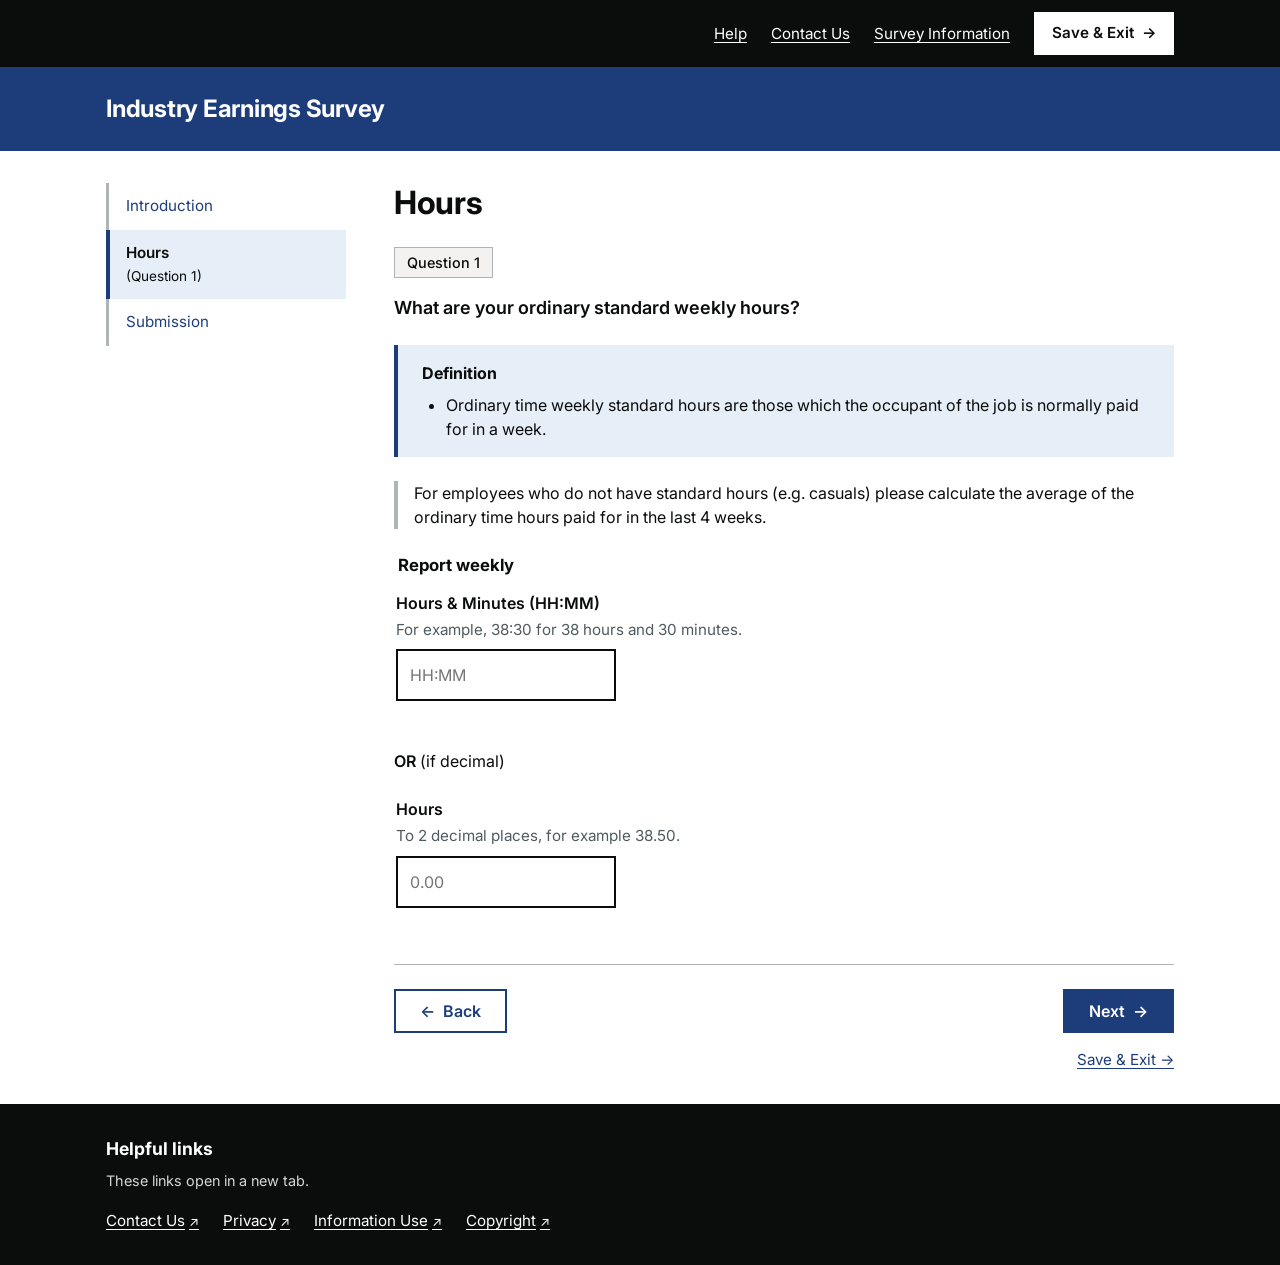
==== question.html @ 4df26853 "Add files via upload" ====
<!DOCTYPE html>
<html lang="en">
<head>
  <meta charset="UTF-8">
  <meta name="viewport" content="width=device-width, initial-scale=1">
  <title>Hours — Industry Earnings Survey</title>
  <meta name="description" content="Question 1: report your ordinary standard weekly hours.">
  <link rel="preconnect" href="https://fonts.googleapis.com">
  <link rel="preconnect" href="https://fonts.gstatic.com" crossorigin>
  <link href="https://fonts.googleapis.com/css2?family=Inter:wght@400;500;600;700&display=swap" rel="stylesheet">
  <link rel="stylesheet" href="styles.css">
</head>
<body>
  <a class="skip-link" href="#main-content">Skip to main content</a>

  <header class="site-header">
    <div class="site-header__utility">
      <div class="utility-inner">
        <ul class="utility-nav">
          <li><a href="#">Help</a></li>
          <li><a href="#">Contact Us</a></li>
          <li><a href="#">Survey Information</a></li>
        </ul>
        <a class="save-exit-btn" href="#" aria-label="Save your progress and exit the survey">
          Save &amp; Exit <span aria-hidden="true">→</span>
        </a>
      </div>
    </div>
    <div class="site-header__banner">
      <div class="banner-inner">
        <p class="site-title">Industry Earnings Survey</p>
      </div>
    </div>
  </header>

  <div class="page-layout">
    <div class="layout-inner">
      <nav class="progress-nav" aria-label="Survey progress">
        <ol class="progress-nav__list">
          <li class="progress-nav__item">
            <a href="index.html">Introduction</a>
          </li>
          <li class="progress-nav__item progress-nav__item--current">
            <span aria-current="page">Hours <small>(Question 1)</small></span>
          </li>
          <li class="progress-nav__item">
            <a href="submit.html">Submission</a>
          </li>
        </ol>
      </nav>

      <main class="main-content" id="main-content">
        <h1 class="page-heading">Hours</h1>

        <form id="hours-form" novalidate action="submit.html" method="get">
          <p class="question-tag">Question 1</p>
          <h2 class="question-prompt" id="hours-prompt">What are your ordinary standard weekly hours?</h2>

          <section class="info-box" aria-labelledby="hours-def-title">
            <h3 class="info-box__title" id="hours-def-title">Definition</h3>
            <ul>
              <li>Ordinary time weekly standard hours are those which the occupant of the job is normally paid for in a week.</li>
            </ul>
          </section>

          <p style="margin-bottom: var(--space-5); border-left: 4px solid var(--color-border); padding-left: var(--space-4); color: var(--color-text);">
            For employees who do not have standard hours (e.g. casuals) please calculate the average of the ordinary time hours paid for in the last 4 weeks.
          </p>

          <fieldset class="field-group">
            <legend class="field-group__heading">Report weekly</legend>

            <div class="field" id="field-hhmm">
              <label class="field__label" for="hours-hhmm">Hours &amp; Minutes (HH:MM)</label>
              <span class="field__hint" id="hint-hhmm">For example, 38:30 for 38 hours and 30 minutes.</span>
              <p class="field__error" id="error-hhmm">
                <span class="visually-hidden">Error: </span>
                Enter your hours in HH:MM format, for example 38:30.
              </p>
              <input
                class="text-input"
                type="text"
                id="hours-hhmm"
                name="hours-hhmm"
                inputmode="numeric"
                autocomplete="off"
                placeholder="HH:MM"
                aria-describedby="hint-hhmm"
              >
            </div>
          </fieldset>

          <p style="font-weight: 600; margin: var(--space-5) 0;">OR <span style="font-weight: 400;">(if decimal)</span></p>

          <fieldset class="field-group">
            <legend class="visually-hidden">Decimal hours alternative</legend>

            <div class="field" id="field-decimal">
              <label class="field__label" for="hours-decimal">Hours</label>
              <span class="field__hint" id="hint-decimal">To 2 decimal places, for example 38.50.</span>
              <p class="field__error" id="error-decimal">
                <span class="visually-hidden">Error: </span>
                Enter a number with up to 2 decimal places, for example 38.50.
              </p>
              <input
                class="text-input"
                type="text"
                id="hours-decimal"
                name="hours-decimal"
                inputmode="decimal"
                autocomplete="off"
                placeholder="0.00"
                aria-describedby="hint-decimal"
              >
            </div>
          </fieldset>

          <div class="btn-row">
            <a href="index.html" class="btn btn--secondary">
              <span aria-hidden="true">←</span> Back
            </a>
            <button type="submit" class="btn btn--primary">
              Next <span aria-hidden="true">→</span>
            </button>
          </div>

          <p class="save-exit-link"><a href="#">Save &amp; Exit →</a></p>
        </form>
      </main>
    </div>
  </div>

  <footer class="site-footer">
    <div class="footer-inner">
      <h2 class="footer-heading">Helpful links</h2>
      <p class="footer-note">These links open in a new tab.</p>
      <ul class="footer-links">
        <li><a href="#" target="_blank" rel="noopener">Contact Us <span class="external-icon" aria-hidden="true">↗</span><span class="visually-hidden"> (opens in new tab)</span></a></li>
        <li><a href="#" target="_blank" rel="noopener">Privacy <span class="external-icon" aria-hidden="true">↗</span><span class="visually-hidden"> (opens in new tab)</span></a></li>
        <li><a href="#" target="_blank" rel="noopener">Information Use <span class="external-icon" aria-hidden="true">↗</span><span class="visually-hidden"> (opens in new tab)</span></a></li>
        <li><a href="#" target="_blank" rel="noopener">Copyright <span class="external-icon" aria-hidden="true">↗</span><span class="visually-hidden"> (opens in new tab)</span></a></li>
      </ul>
    </div>
  </footer>

  <script>
    /* Validation runs on submit only.
       Either field may be filled (HH:MM OR decimal). At least one must be valid.
       On error: mark the field, link error to input via aria-describedby, focus first error. */
    (function () {
      var form = document.getElementById('hours-form');
      var fieldHHMM = document.getElementById('field-hhmm');
      var fieldDecimal = document.getElementById('field-decimal');
      var inputHHMM = document.getElementById('hours-hhmm');
      var inputDecimal = document.getElementById('hours-decimal');

      var hhmmPattern = /^([0-9]{1,2}):([0-5][0-9])$/;
      var decimalPattern = /^[0-9]+(\.[0-9]{1,2})?$/;

      function setError(field, input, errorId, hasError) {
        if (hasError) {
          field.classList.add('field--error');
          input.setAttribute('aria-invalid', 'true');
          input.setAttribute('aria-describedby', errorId + ' ' + input.id.replace('hours-', 'hint-'));
        } else {
          field.classList.remove('field--error');
          input.removeAttribute('aria-invalid');
          input.setAttribute('aria-describedby', input.id.replace('hours-', 'hint-'));
        }
      }

      form.addEventListener('submit', function (e) {
        var hhmm = inputHHMM.value.trim();
        var dec = inputDecimal.value.trim();

        // Both empty → both invalid
        // One filled but malformed → that one invalid
        // One filled and valid → pass
        var hhmmValid = hhmm === '' ? false : hhmmPattern.test(hhmm);
        var decValid = dec === '' ? false : decimalPattern.test(dec);

        var hhmmError = false;
        var decError = false;

        if (hhmm === '' && dec === '') {
          hhmmError = true;
          decError = true;
        } else if (hhmm !== '' && !hhmmValid) {
          hhmmError = true;
        } else if (dec !== '' && !decValid) {
          decError = true;
        }

        setError(fieldHHMM, inputHHMM, 'error-hhmm', hhmmError);
        setError(fieldDecimal, inputDecimal, 'error-decimal', decError);

        if (hhmmError || decError) {
          e.preventDefault();
          // Focus first errored input for screen readers / keyboard users
          if (hhmmError) {
            inputHHMM.focus();
          } else {
            inputDecimal.focus();
          }
        } else {
          // Stash answers in sessionStorage so the submit page can review them
          try {
            if (hhmm) sessionStorage.setItem('ies.hours', hhmm + ' (HH:MM)');
            else if (dec) sessionStorage.setItem('ies.hours', dec + ' hours');
          } catch (err) { /* sessionStorage may be blocked; degrade gracefully */ }
        }
      });
    })();
  </script>
</body>
</html>
---- styles.css ----
/* =========================================================================
   Industry Earnings Survey — shared stylesheet
   Design language: restrained, government-form aesthetic (GOV.UK / ABS-influenced).
   Priorities: clarity, predictability, accessible interaction states.
   ========================================================================= */

/* -------------------------------------------------------------------------
   Design tokens
   ------------------------------------------------------------------------- */
:root {
  /* Colour: neutral base with navy primary and semantic accents */
  --color-text:           #0b0c0c;
  --color-text-muted:     #505a5f;
  --color-bg:             #ffffff;
  --color-bg-page:        #f3f2f1;
  --color-bg-utility:     #0b0c0c;
  --color-banner:         #1d3d7a;
  --color-banner-text:    #ffffff;

  --color-primary:        #1d3d7a;
  --color-primary-hover:  #16305f;
  --color-primary-active: #0f2244;

  --color-info-bg:        #e6eff8;
  --color-info-border:    #1d3d7a;

  --color-error:          #b3270d;
  --color-error-bg:       #fdf2f0;
  --color-success:        #00703c;
  --color-success-bg:     #e9f7ef;

  --color-border:         #b1b4b6;
  --color-border-strong:  #0b0c0c;
  --color-focus:          #ffdd00;
  --color-focus-shadow:   #0b0c0c;

  /* Typography */
  --font-sans: "Inter", -apple-system, BlinkMacSystemFont, "Segoe UI", Roboto, Helvetica, Arial, sans-serif;

  /* Spacing scale (8px base) */
  --space-1: 4px;
  --space-2: 8px;
  --space-3: 12px;
  --space-4: 16px;
  --space-5: 24px;
  --space-6: 32px;
  --space-7: 48px;
  --space-8: 64px;

  /* Layout */
  --content-max: 1100px;
  --sidebar-width: 240px;
}

/* -------------------------------------------------------------------------
   Reset & base
   ------------------------------------------------------------------------- */
*, *::before, *::after { box-sizing: border-box; }

html { -webkit-text-size-adjust: 100%; }

body {
  margin: 0;
  font-family: var(--font-sans);
  font-size: 16px;
  line-height: 1.5;
  color: var(--color-text);
  background: var(--color-bg-page);
  display: flex;
  flex-direction: column;
  min-height: 100vh;
}

h1, h2, h3, h4, p, ul, ol, dl, dd {
  margin: 0;
}

ul, ol { padding-left: var(--space-5); }

a {
  color: var(--color-primary);
  text-decoration: underline;
  text-underline-offset: 3px;
}
a:hover { color: var(--color-primary-hover); }
a:focus-visible {
  outline: 3px solid var(--color-focus);
  outline-offset: 2px;
  background: var(--color-focus);
  color: var(--color-text);
  text-decoration: none;
  box-shadow: 0 -2px var(--color-focus), 0 4px var(--color-focus-shadow);
}

/* Skip link — accessibility essential */
.skip-link {
  position: absolute;
  top: -100px;
  left: var(--space-3);
  background: var(--color-text);
  color: #fff;
  padding: var(--space-3) var(--space-4);
  z-index: 100;
  text-decoration: none;
  font-weight: 600;
}
.skip-link:focus {
  top: var(--space-3);
  outline: 3px solid var(--color-focus);
}

/* -------------------------------------------------------------------------
   Header — utility bar + banner
   ------------------------------------------------------------------------- */
.site-header__utility {
  background: var(--color-bg-utility);
  color: #fff;
}
.utility-inner {
  max-width: var(--content-max);
  margin: 0 auto;
  padding: var(--space-3) var(--space-4);
  display: flex;
  align-items: center;
  justify-content: flex-end;
  gap: var(--space-5);
  flex-wrap: wrap;
}
.utility-nav {
  display: flex;
  gap: var(--space-5);
  list-style: none;
  margin: 0;
  padding: 0;
}
.utility-nav a {
  color: #fff;
  text-decoration: underline;
  text-underline-offset: 3px;
  font-size: 0.95rem;
}
.utility-nav a:hover { color: #fff; text-decoration-thickness: 2px; }

.save-exit-btn {
  background: #fff;
  color: var(--color-text);
  padding: var(--space-2) var(--space-4);
  border: 2px solid #fff;
  text-decoration: none;
  font-weight: 600;
  font-size: 0.95rem;
  display: inline-flex;
  align-items: center;
  gap: var(--space-2);
}
.save-exit-btn:hover {
  background: #f3f2f1;
  color: var(--color-text);
}
.save-exit-btn:focus-visible {
  outline: 3px solid var(--color-focus);
  outline-offset: 0;
  box-shadow: inset 0 -4px var(--color-focus-shadow);
  background: var(--color-focus);
  color: var(--color-text);
}

.site-header__banner {
  background: var(--color-banner);
  color: var(--color-banner-text);
}
.banner-inner {
  max-width: var(--content-max);
  margin: 0 auto;
  padding: var(--space-5) var(--space-4);
}
.site-title {
  font-size: 1.5rem;
  font-weight: 700;
  letter-spacing: -0.01em;
}

/* -------------------------------------------------------------------------
   Page layout — sidebar + main
   ------------------------------------------------------------------------- */
.page-layout {
  flex: 1;
  background: var(--color-bg);
}
.layout-inner {
  max-width: var(--content-max);
  margin: 0 auto;
  display: grid;
  grid-template-columns: var(--sidebar-width) 1fr;
  gap: var(--space-7);
  padding: var(--space-6) var(--space-4);
}

@media (max-width: 768px) {
  .layout-inner {
    grid-template-columns: 1fr;
    gap: var(--space-5);
    padding: var(--space-5) var(--space-4);
  }
}

/* -------------------------------------------------------------------------
   Side navigation (progress nav)
   ------------------------------------------------------------------------- */
.progress-nav {
  font-size: 0.95rem;
}
.progress-nav__list {
  list-style: none;
  padding: 0;
  margin: 0;
  border-left: 3px solid var(--color-border);
}
.progress-nav__item a,
.progress-nav__item span {
  display: block;
  padding: var(--space-3) var(--space-4);
  text-decoration: none;
  color: var(--color-primary);
  border-left: 4px solid transparent;
  margin-left: -3px;
}
.progress-nav__item a:hover {
  background: var(--color-info-bg);
  text-decoration: underline;
}
.progress-nav__item a:focus-visible {
  outline: 3px solid var(--color-focus);
  outline-offset: -3px;
  background: var(--color-focus);
  color: var(--color-text);
  text-decoration: none;
}
.progress-nav__item--current a,
.progress-nav__item--current span {
  background: var(--color-info-bg);
  border-left-color: var(--color-banner);
  color: var(--color-text);
  font-weight: 600;
}
.progress-nav__item small {
  display: block;
  font-size: 0.85rem;
  font-weight: 400;
  margin-top: 2px;
}
.progress-nav__item--locked span {
  color: var(--color-text-muted);
  cursor: not-allowed;
}
.progress-nav__item--locked .lock-tag {
  display: block;
  font-size: 0.8rem;
  color: var(--color-text-muted);
  font-weight: 400;
  margin-top: 2px;
}

/* -------------------------------------------------------------------------
   Main content
   ------------------------------------------------------------------------- */
.main-content {
  min-width: 0;
}
.page-heading {
  font-size: 2rem;
  font-weight: 700;
  letter-spacing: -0.01em;
  margin-bottom: var(--space-5);
  line-height: 1.25;
}

.question-tag {
  display: inline-block;
  background: var(--color-bg-page);
  border: 1px solid var(--color-border);
  padding: var(--space-1) var(--space-3);
  font-size: 0.9rem;
  font-weight: 500;
  margin-bottom: var(--space-4);
}

.question-prompt {
  font-size: 1.125rem;
  font-weight: 600;
  margin-bottom: var(--space-5);
}

/* -------------------------------------------------------------------------
   Info box (definitions / instructions)
   ------------------------------------------------------------------------- */
.info-box {
  background: var(--color-info-bg);
  border-left: 4px solid var(--color-info-border);
  padding: var(--space-4) var(--space-5);
  margin-bottom: var(--space-5);
}
.info-box__title {
  font-weight: 700;
  margin-bottom: var(--space-2);
  font-size: 1rem;
}
.info-box p + p { margin-top: var(--space-3); }
.info-box ul { margin: var(--space-2) 0 0; padding-left: var(--space-5); }
.info-box li + li { margin-top: var(--space-1); }

/* -------------------------------------------------------------------------
   Form fields
   ------------------------------------------------------------------------- */
.field {
  margin-bottom: var(--space-5);
}
.field__label {
  display: block;
  font-weight: 600;
  margin-bottom: var(--space-1);
}
.field__hint {
  display: block;
  color: var(--color-text-muted);
  font-size: 0.95rem;
  margin-bottom: var(--space-2);
}
.field__error {
  display: none;
  color: var(--color-error);
  font-weight: 600;
  margin-bottom: var(--space-2);
  padding-left: var(--space-3);
  border-left: 4px solid var(--color-error);
}
.field--error .field__error { display: block; }

.text-input {
  font: inherit;
  padding: var(--space-3);
  border: 2px solid var(--color-border-strong);
  background: #fff;
  color: var(--color-text);
  width: 100%;
  max-width: 220px;
}
.text-input:hover {
  border-color: var(--color-text);
}
.text-input:focus-visible {
  outline: 3px solid var(--color-focus);
  outline-offset: 0;
  box-shadow: inset 0 0 0 2px var(--color-text);
  border-color: var(--color-text);
}
.field--error .text-input {
  border-color: var(--color-error);
  border-width: 2px;
}
.field--error .text-input:focus-visible {
  outline-color: var(--color-focus);
  border-color: var(--color-error);
}

.field-group {
  background: transparent;
  padding: 0;
  margin-bottom: var(--space-5);
  border: 0;
}
.field-group__heading {
  font-size: 1.05rem;
  font-weight: 700;
  margin-bottom: var(--space-3);
}

/* -------------------------------------------------------------------------
   Buttons
   ------------------------------------------------------------------------- */
.btn {
  font: inherit;
  font-weight: 600;
  padding: var(--space-3) var(--space-5);
  border: 2px solid transparent;
  cursor: pointer;
  text-decoration: none;
  display: inline-flex;
  align-items: center;
  gap: var(--space-2);
  line-height: 1;
}
.btn--primary {
  background: var(--color-primary);
  color: #fff;
  border-color: var(--color-primary);
}
.btn--primary:hover {
  background: var(--color-primary-hover);
  border-color: var(--color-primary-hover);
}
.btn--primary:active {
  background: var(--color-primary-active);
  border-color: var(--color-primary-active);
}
.btn--primary:focus-visible {
  outline: 3px solid var(--color-focus);
  outline-offset: 0;
  box-shadow: inset 0 -4px var(--color-focus-shadow);
}

.btn--secondary {
  background: #fff;
  color: var(--color-primary);
  border-color: var(--color-primary);
}
.btn--secondary:hover {
  background: var(--color-info-bg);
}
.btn--secondary:active {
  background: #c9d8ec;
}
.btn--secondary:focus-visible {
  outline: 3px solid var(--color-focus);
  outline-offset: 0;
  box-shadow: inset 0 -4px var(--color-focus-shadow);
  background: var(--color-focus);
  color: var(--color-text);
}

.btn-row {
  display: flex;
  justify-content: space-between;
  align-items: center;
  gap: var(--space-4);
  margin-top: var(--space-6);
  padding-top: var(--space-5);
  border-top: 1px solid var(--color-border);
  flex-wrap: wrap;
}
.btn-row--end {
  justify-content: flex-end;
}

.save-exit-link {
  display: block;
  text-align: right;
  margin-top: var(--space-4);
  font-size: 0.95rem;
}

/* -------------------------------------------------------------------------
   Error summary (submission page)
   ------------------------------------------------------------------------- */
.error-summary {
  border: 4px solid var(--color-error);
  background: var(--color-error-bg);
  padding: var(--space-4) var(--space-5);
  margin-bottom: var(--space-6);
}
.error-summary__title {
  font-weight: 700;
  font-size: 1.15rem;
  margin-bottom: var(--space-2);
  color: var(--color-error);
  display: flex;
  align-items: center;
  gap: var(--space-2);
}
.error-summary__title::before {
  content: "⚠";
  font-size: 1.3rem;
}
.error-summary p { margin-bottom: var(--space-2); font-weight: 600; }
.error-summary ul {
  list-style: none;
  padding: 0;
  margin: 0;
}
.error-summary li + li { margin-top: var(--space-2); }
.error-summary a {
  color: var(--color-error);
  font-weight: 700;
  text-decoration: underline;
}
.error-summary a:hover { text-decoration-thickness: 2px; }
.error-summary a:focus-visible {
  outline: 3px solid var(--color-focus);
  background: var(--color-focus);
  color: var(--color-text);
  box-shadow: 0 -2px var(--color-focus), 0 4px var(--color-focus-shadow);
  text-decoration: none;
}

/* -------------------------------------------------------------------------
   Success panel (thank-you page)
   ------------------------------------------------------------------------- */
.success-panel {
  border: 3px solid var(--color-success);
  background: var(--color-success-bg);
  padding: var(--space-5);
  margin-bottom: var(--space-5);
  display: flex;
  align-items: flex-start;
  gap: var(--space-4);
}
.success-panel__icon {
  flex-shrink: 0;
  width: 32px;
  height: 32px;
  border-radius: 50%;
  background: var(--color-success);
  color: #fff;
  display: inline-flex;
  align-items: center;
  justify-content: center;
  font-weight: 700;
}
.success-panel__title {
  font-size: 1.25rem;
  font-weight: 700;
  margin-bottom: var(--space-1);
}

/* -------------------------------------------------------------------------
   Review list (submission page)
   ------------------------------------------------------------------------- */
.review-list {
  border-top: 1px solid var(--color-border);
  margin-bottom: var(--space-5);
}
.review-list__row {
  display: grid;
  grid-template-columns: 1fr 1fr auto;
  gap: var(--space-4);
  padding: var(--space-4) 0;
  border-bottom: 1px solid var(--color-border);
  align-items: baseline;
}
.review-list__term {
  font-weight: 600;
}
.review-list__desc {
  color: var(--color-text);
}
.review-list__desc--missing {
  color: var(--color-error);
  font-weight: 600;
}
.review-list__edit {
  font-size: 0.95rem;
}

@media (max-width: 600px) {
  .review-list__row {
    grid-template-columns: 1fr;
    gap: var(--space-1);
  }
}

/* -------------------------------------------------------------------------
   Footer
   ------------------------------------------------------------------------- */
.site-footer {
  background: var(--color-bg-utility);
  color: #fff;
  margin-top: auto;
}
.footer-inner {
  max-width: var(--content-max);
  margin: 0 auto;
  padding: var(--space-6) var(--space-4);
}
.footer-heading {
  font-size: 1.1rem;
  font-weight: 700;
  margin-bottom: var(--space-2);
}
.footer-note {
  color: #d6d6d6;
  font-size: 0.9rem;
  margin-bottom: var(--space-4);
}
.footer-links {
  list-style: none;
  padding: 0;
  margin: 0;
  display: flex;
  flex-wrap: wrap;
  gap: var(--space-5);
}
.footer-links a {
  color: #fff;
  text-decoration: underline;
  text-underline-offset: 3px;
  display: inline-flex;
  align-items: center;
  gap: var(--space-1);
  font-size: 0.95rem;
}
.footer-links a:hover { text-decoration-thickness: 2px; }
.footer-links a:focus-visible {
  outline: 3px solid var(--color-focus);
  background: var(--color-focus);
  color: var(--color-text);
  box-shadow: 0 -2px var(--color-focus), 0 4px var(--color-focus-shadow);
  text-decoration: none;
}
.external-icon {
  font-size: 0.85em;
  vertical-align: super;
}

/* -------------------------------------------------------------------------
   Utility: visually hidden but available to screen readers
   ------------------------------------------------------------------------- */
.visually-hidden {
  position: absolute;
  width: 1px;
  height: 1px;
  padding: 0;
  margin: -1px;
  overflow: hidden;
  clip: rect(0,0,0,0);
  white-space: nowrap;
  border: 0;
}
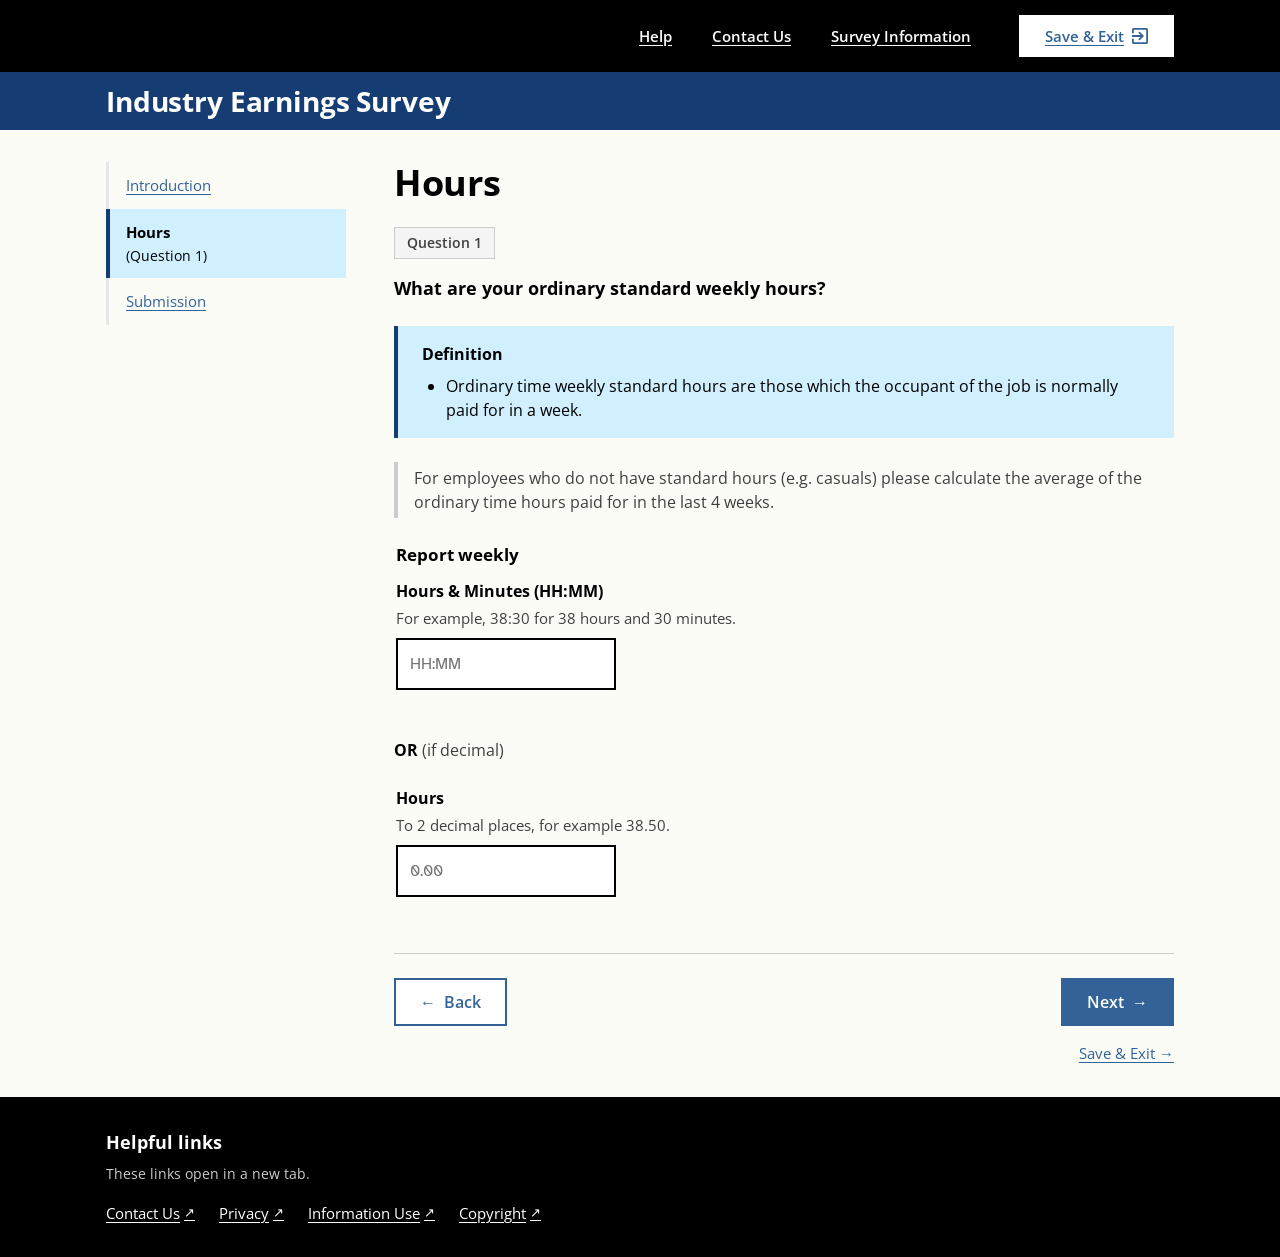
==== commit 5f8c5cbb: "Rename question2.html to question.html" ====
--- a/question.html
+++ b/question.html
@@ -7,7 +7,7 @@
   <meta name="description" content="Question 1: report your ordinary standard weekly hours.">
   <link rel="preconnect" href="https://fonts.googleapis.com">
   <link rel="preconnect" href="https://fonts.gstatic.com" crossorigin>
-  <link href="https://fonts.googleapis.com/css2?family=Inter:wght@400;500;600;700&display=swap" rel="stylesheet">
+  <link href="https://fonts.googleapis.com/css2?family=Open+Sans:wght@400;600;700&family=Atkinson+Hyperlegible:wght@400;700&display=swap" rel="stylesheet">
   <link rel="stylesheet" href="styles.css">
 </head>
 <body>
@@ -16,18 +16,25 @@
   <header class="site-header">
     <div class="site-header__utility">
       <div class="utility-inner">
-        <ul class="utility-nav">
-          <li><a href="#">Help</a></li>
-          <li><a href="#">Contact Us</a></li>
-          <li><a href="#">Survey Information</a></li>
-        </ul>
-        <a class="save-exit-btn" href="#" aria-label="Save your progress and exit the survey">
-          Save &amp; Exit <span aria-hidden="true">→</span>
-        </a>
+        <nav aria-label="Site utility">
+          <ul class="utility-nav-list">
+            <li><a class="toolbar-link" href="#">Help</a></li>
+            <li><a class="toolbar-link" href="#">Contact Us</a></li>
+            <li><a class="toolbar-link" href="#">Survey Information</a></li>
+            <li>
+              <a class="toolbar-button-light" href="save-exit.html" aria-label="Save your progress and exit the survey">
+                Save &amp; Exit
+                <svg class="icon-exit" viewBox="0 0 18 18" aria-hidden="true" focusable="false">
+                  <path d="M7.09 12.59L8.5 14L13.5 9L8.5 4L7.09 5.41L9.67 8H0V10H9.67L7.09 12.59ZM16 0H2C0.89 0 0 0.9 0 2V6H2V2H16V16H2V12H0V16C0 17.1 0.89 18 2 18H16C17.1 18 18 17.1 18 16V2C18 0.9 17.1 0 16 0Z" fill="currentColor"/>
+                </svg>
+              </a>
+            </li>
+          </ul>
+        </nav>
       </div>
     </div>
-    <div class="site-header__banner">
-      <div class="banner-inner">
+    <div class="site-header__title">
+      <div class="title-inner">
         <p class="site-title">Industry Earnings Survey</p>
       </div>
     </div>
@@ -63,7 +70,7 @@
             </ul>
           </section>
 
-          <p style="margin-bottom: var(--space-5); border-left: 4px solid var(--color-border); padding-left: var(--space-4); color: var(--color-text);">
+          <p class="note">
             For employees who do not have standard hours (e.g. casuals) please calculate the average of the ordinary time hours paid for in the last 4 weeks.
           </p>
 
@@ -90,7 +97,7 @@
             </div>
           </fieldset>
 
-          <p style="font-weight: 600; margin: var(--space-5) 0;">OR <span style="font-weight: 400;">(if decimal)</span></p>
+          <p style="font-weight: 700; margin: var(--space-5) 0; color: var(--c-black);">OR <span style="font-weight: 400; color: var(--c-charcoal);">(if decimal)</span></p>
 
           <fieldset class="field-group">
             <legend class="visually-hidden">Decimal hours alternative</legend>
@@ -124,7 +131,7 @@
             </button>
           </div>
 
-          <p class="save-exit-link"><a href="#">Save &amp; Exit →</a></p>
+          <p class="save-exit-link"><a href="save-exit.html">Save &amp; Exit →</a></p>
         </form>
       </main>
     </div>
@@ -135,24 +142,60 @@
       <h2 class="footer-heading">Helpful links</h2>
       <p class="footer-note">These links open in a new tab.</p>
       <ul class="footer-links">
-        <li><a href="#" target="_blank" rel="noopener">Contact Us <span class="external-icon" aria-hidden="true">↗</span><span class="visually-hidden"> (opens in new tab)</span></a></li>
-        <li><a href="#" target="_blank" rel="noopener">Privacy <span class="external-icon" aria-hidden="true">↗</span><span class="visually-hidden"> (opens in new tab)</span></a></li>
-        <li><a href="#" target="_blank" rel="noopener">Information Use <span class="external-icon" aria-hidden="true">↗</span><span class="visually-hidden"> (opens in new tab)</span></a></li>
-        <li><a href="#" target="_blank" rel="noopener">Copyright <span class="external-icon" aria-hidden="true">↗</span><span class="visually-hidden"> (opens in new tab)</span></a></li>
+        <li><a href="#" target="_blank" rel="noopener"><span>Contact Us</span> <span class="external-icon" aria-hidden="true">↗</span><span class="visually-hidden"> (opens in a new tab)</span></a></li>
+        <li><a href="#" target="_blank" rel="noopener"><span>Privacy</span> <span class="external-icon" aria-hidden="true">↗</span><span class="visually-hidden"> (opens in a new tab)</span></a></li>
+        <li><a href="#" target="_blank" rel="noopener"><span>Information Use</span> <span class="external-icon" aria-hidden="true">↗</span><span class="visually-hidden"> (opens in a new tab)</span></a></li>
+        <li><a href="#" target="_blank" rel="noopener"><span>Copyright</span> <span class="external-icon" aria-hidden="true">↗</span><span class="visually-hidden"> (opens in a new tab)</span></a></li>
       </ul>
     </div>
   </footer>
 
   <script>
-    /* Validation runs on submit only.
-       Either field may be filled (HH:MM OR decimal). At least one must be valid.
-       On error: mark the field, link error to input via aria-describedby, focus first error. */
+    /* ------------------------------------------------------------------
+       Mutual-exclusion logic for HH:MM and decimal inputs.
+       Either-or — once one is being used, the other is disabled and
+       its label/hint dim. Clearing the active one re-enables the other.
+       ------------------------------------------------------------------ */
     (function () {
-      var form = document.getElementById('hours-form');
       var fieldHHMM = document.getElementById('field-hhmm');
       var fieldDecimal = document.getElementById('field-decimal');
       var inputHHMM = document.getElementById('hours-hhmm');
       var inputDecimal = document.getElementById('hours-decimal');
+
+      function applyExclusion() {
+        var hhmmHasValue = inputHHMM.value.trim() !== '';
+        var decHasValue = inputDecimal.value.trim() !== '';
+
+        // Disable decimal when HH:MM has content; disable HH:MM when decimal has content;
+        // both empty → both available
+        if (hhmmHasValue && !decHasValue) {
+          inputDecimal.disabled = true;
+          fieldDecimal.classList.add('field--disabled');
+          inputHHMM.disabled = false;
+          fieldHHMM.classList.remove('field--disabled');
+        } else if (decHasValue && !hhmmHasValue) {
+          inputHHMM.disabled = true;
+          fieldHHMM.classList.add('field--disabled');
+          inputDecimal.disabled = false;
+          fieldDecimal.classList.remove('field--disabled');
+        } else {
+          inputHHMM.disabled = false;
+          inputDecimal.disabled = false;
+          fieldHHMM.classList.remove('field--disabled');
+          fieldDecimal.classList.remove('field--disabled');
+        }
+      }
+
+      inputHHMM.addEventListener('input', applyExclusion);
+      inputDecimal.addEventListener('input', applyExclusion);
+
+      /* ------------------------------------------------------------------
+         Validation runs on submit only.
+         At least one field must be valid (HH:MM OR decimal).
+         On error: mark the field, link error to input via aria-describedby,
+         focus first error.
+         ------------------------------------------------------------------ */
+      var form = document.getElementById('hours-form');
 
       var hhmmPattern = /^([0-9]{1,2}):([0-5][0-9])$/;
       var decimalPattern = /^[0-9]+(\.[0-9]{1,2})?$/;
@@ -173,9 +216,6 @@
         var hhmm = inputHHMM.value.trim();
         var dec = inputDecimal.value.trim();
 
-        // Both empty → both invalid
-        // One filled but malformed → that one invalid
-        // One filled and valid → pass
         var hhmmValid = hhmm === '' ? false : hhmmPattern.test(hhmm);
         var decValid = dec === '' ? false : decimalPattern.test(dec);
 
@@ -183,6 +223,7 @@
         var decError = false;
 
         if (hhmm === '' && dec === '') {
+          // Neither answered — flag both since neither is currently disabled
           hhmmError = true;
           decError = true;
         } else if (hhmm !== '' && !hhmmValid) {
@@ -196,14 +237,12 @@
 
         if (hhmmError || decError) {
           e.preventDefault();
-          // Focus first errored input for screen readers / keyboard users
-          if (hhmmError) {
+          if (hhmmError && !inputHHMM.disabled) {
             inputHHMM.focus();
           } else {
             inputDecimal.focus();
           }
         } else {
-          // Stash answers in sessionStorage so the submit page can review them
           try {
             if (hhmm) sessionStorage.setItem('ies.hours', hhmm + ' (HH:MM)');
             else if (dec) sessionStorage.setItem('ies.hours', dec + ' hours');
--- a/styles.css
+++ b/styles.css
@@ -1,41 +1,50 @@
 /* =========================================================================
    Industry Earnings Survey — shared stylesheet
-   Design language: restrained, government-form aesthetic (GOV.UK / ABS-influenced).
-   Priorities: clarity, predictability, accessible interaction states.
+   Design language: restrained government-form aesthetic. Inspired by the
+   GOV.UK Design System and the Australian Bureau of Statistics survey
+   pattern library; not affiliated with either.
+   Atkinson Hyperlegible is used for numeric inputs to improve accessibility
+   for low-vision users — it disambiguates similar glyphs (0/O, 1/l/I).
    ========================================================================= */
 
 /* -------------------------------------------------------------------------
    Design tokens
    ------------------------------------------------------------------------- */
 :root {
-  /* Colour: neutral base with navy primary and semantic accents */
-  --color-text:           #0b0c0c;
-  --color-text-muted:     #505a5f;
-  --color-bg:             #ffffff;
-  --color-bg-page:        #f3f2f1;
-  --color-bg-utility:     #0b0c0c;
-  --color-banner:         #1d3d7a;
-  --color-banner-text:    #ffffff;
-
-  --color-primary:        #1d3d7a;
-  --color-primary-hover:  #16305f;
-  --color-primary-active: #0f2244;
-
-  --color-info-bg:        #e6eff8;
-  --color-info-border:    #1d3d7a;
-
-  --color-error:          #b3270d;
-  --color-error-bg:       #fdf2f0;
-  --color-success:        #00703c;
-  --color-success-bg:     #e9f7ef;
-
-  --color-border:         #b1b4b6;
-  --color-border-strong:  #0b0c0c;
-  --color-focus:          #ffdd00;
-  --color-focus-shadow:   #0b0c0c;
+  /* Brand colours */
+  --c-black:          #000000;
+  --c-midnight-blue:  #001F59;
+  --c-dark-blue:      #153D73;
+  --c-mid-blue:       #326297;
+  --c-light-blue:     #A6D8FF;
+  --c-sky-blue:       #D0F0FF;
+
+  /* Surface colours */
+  --c-white:          #FFFFFF;
+  --c-paper:          #FCFCF7;
+
+  /* Greys */
+  --c-charcoal:       #3F3F3F;
+  --c-light-grey:     #E6E6E6;
+  --c-lighter-grey:   #F4F4F4;
+  --c-mid-grey:       #CCCCCC;
+  --c-dark-grey:      #808080;
+
+  /* Status */
+  --c-error:          #D4351C;
+  --c-error-bg:       #FDF2F0;
+  --c-success:        #00703C;
+  --c-success-bg:     #E9F7EF;
+
+  /* Accent */
+  --c-focus:          #9263DE;
+
+  /* Form */
+  --border-width:     2px;
 
   /* Typography */
-  --font-sans: "Inter", -apple-system, BlinkMacSystemFont, "Segoe UI", Roboto, Helvetica, Arial, sans-serif;
+  --font-body: "Open Sans", -apple-system, BlinkMacSystemFont, "Segoe UI", Helvetica, Arial, sans-serif;
+  --font-numeric: "Atkinson Hyperlegible", "Open Sans", -apple-system, sans-serif;
 
   /* Spacing scale (8px base) */
   --space-1: 4px;
@@ -58,47 +67,42 @@
 *, *::before, *::after { box-sizing: border-box; }
 
 html { -webkit-text-size-adjust: 100%; }
+html, body { background-color: var(--c-black); }
 
 body {
   margin: 0;
-  font-family: var(--font-sans);
+  font-family: var(--font-body);
   font-size: 16px;
   line-height: 1.5;
-  color: var(--color-text);
-  background: var(--color-bg-page);
+  color: var(--c-charcoal);
+  background: var(--c-paper);
   display: flex;
   flex-direction: column;
   min-height: 100vh;
 }
 
-h1, h2, h3, h4, p, ul, ol, dl, dd {
-  margin: 0;
-}
-
+h1, h2, h3, h4, p, ul, ol, dl, dd { margin: 0; }
+h1, h2, h3 { font-weight: 700; color: var(--c-black); }
 ul, ol { padding-left: var(--space-5); }
 
-a {
-  color: var(--color-primary);
+a, a:link, a:visited {
+  color: var(--c-mid-blue);
   text-decoration: underline;
   text-underline-offset: 3px;
 }
-a:hover { color: var(--color-primary-hover); }
+a:hover { color: var(--c-dark-blue); }
 a:focus-visible {
-  outline: 3px solid var(--color-focus);
-  outline-offset: 2px;
-  background: var(--color-focus);
-  color: var(--color-text);
-  text-decoration: none;
-  box-shadow: 0 -2px var(--color-focus), 0 4px var(--color-focus-shadow);
-}
-
-/* Skip link — accessibility essential */
+  outline: 3px solid var(--c-focus);
+  outline-offset: 2px;
+}
+
+/* Skip link */
 .skip-link {
   position: absolute;
   top: -100px;
   left: var(--space-3);
-  background: var(--color-text);
-  color: #fff;
+  background: var(--c-black);
+  color: var(--c-white);
   padding: var(--space-3) var(--space-4);
   z-index: 100;
   text-decoration: none;
@@ -106,86 +110,107 @@
 }
 .skip-link:focus {
   top: var(--space-3);
-  outline: 3px solid var(--color-focus);
-}
-
-/* -------------------------------------------------------------------------
-   Header — utility bar + banner
+  outline: 3px solid var(--c-focus);
+  outline-offset: 2px;
+}
+
+/* -------------------------------------------------------------------------
+   Header — utility bar + page title
    ------------------------------------------------------------------------- */
 .site-header__utility {
-  background: var(--color-bg-utility);
-  color: #fff;
+  background: var(--c-black);
+  color: var(--c-white);
+  position: relative;
 }
 .utility-inner {
   max-width: var(--content-max);
   margin: 0 auto;
-  padding: var(--space-3) var(--space-4);
+  padding: 0 var(--space-4);
+  height: 72px;
   display: flex;
   align-items: center;
   justify-content: flex-end;
   gap: var(--space-5);
-  flex-wrap: wrap;
-}
-.utility-nav {
+}
+
+.utility-nav-list {
   display: flex;
-  gap: var(--space-5);
   list-style: none;
   margin: 0;
   padding: 0;
-}
-.utility-nav a {
-  color: #fff;
+  align-items: center;
+  gap: var(--space-2);
+}
+.utility-nav-list a.toolbar-link {
+  display: inline-flex;
+  align-items: center;
+  padding: var(--space-2) var(--space-4);
+  color: var(--c-white);
   text-decoration: underline;
   text-underline-offset: 3px;
-  font-size: 0.95rem;
-}
-.utility-nav a:hover { color: #fff; text-decoration-thickness: 2px; }
-
-.save-exit-btn {
-  background: #fff;
-  color: var(--color-text);
-  padding: var(--space-2) var(--space-4);
-  border: 2px solid #fff;
-  text-decoration: none;
   font-weight: 600;
   font-size: 0.95rem;
+}
+.utility-nav-list a.toolbar-link:hover { text-decoration-thickness: 2px; }
+.utility-nav-list a.toolbar-link:focus-visible {
+  outline: 3px solid var(--c-focus);
+  outline-offset: 2px;
+}
+
+/* Save & Exit button — light variant in header */
+.toolbar-button-light {
   display: inline-flex;
   align-items: center;
   gap: var(--space-2);
-}
-.save-exit-btn:hover {
-  background: #f3f2f1;
-  color: var(--color-text);
-}
-.save-exit-btn:focus-visible {
-  outline: 3px solid var(--color-focus);
-  outline-offset: 0;
-  box-shadow: inset 0 -4px var(--color-focus-shadow);
-  background: var(--color-focus);
-  color: var(--color-text);
-}
-
-.site-header__banner {
-  background: var(--color-banner);
-  color: var(--color-banner-text);
-}
-.banner-inner {
+  background: var(--c-white);
+  border: 2px solid var(--c-white);
+  color: var(--c-dark-blue);
+  padding: var(--space-2) var(--space-5);
+  font-weight: 600;
+  font-size: 0.95rem;
+  text-decoration: none;
+  margin-left: var(--space-5);
+  cursor: pointer;
+  font-family: inherit;
+}
+.toolbar-button-light:hover {
+  background: var(--c-sky-blue);
+  border-color: var(--c-sky-blue);
+  color: var(--c-dark-blue);
+  text-decoration: none;
+  box-shadow: 0px 10px 15px -13px rgba(0,0,0,0.43);
+}
+.toolbar-button-light:focus-visible {
+  outline: 3px solid var(--c-focus);
+  outline-offset: 2px;
+}
+
+.icon-exit { width: 16px; height: 16px; }
+
+/* Page title bar */
+.site-header__title {
+  background: var(--c-dark-blue);
+  color: var(--c-white);
+}
+.title-inner {
   max-width: var(--content-max);
   margin: 0 auto;
-  padding: var(--space-5) var(--space-4);
+  padding: var(--space-2) var(--space-4);
 }
 .site-title {
-  font-size: 1.5rem;
-  font-weight: 700;
-  letter-spacing: -0.01em;
-}
-
-/* -------------------------------------------------------------------------
-   Page layout — sidebar + main
+  font-size: 1.75rem;
+  font-weight: 700;
+  margin: 0;
+  letter-spacing: -0.005em;
+  color: var(--c-white);
+}
+
+/* -------------------------------------------------------------------------
+   Page layout
    ------------------------------------------------------------------------- */
 .page-layout {
   flex: 1;
-  background: var(--color-bg);
+  background: var(--c-paper);
 }
 .layout-inner {
   max-width: var(--content-max);
@@ -202,46 +227,61 @@
     gap: var(--space-5);
     padding: var(--space-5) var(--space-4);
   }
+  .utility-inner {
+    flex-wrap: wrap;
+    height: auto;
+    padding: var(--space-3);
+    justify-content: center;
+  }
+  .utility-nav-list {
+    flex-wrap: wrap;
+    gap: var(--space-2);
+  }
 }
 
 /* -------------------------------------------------------------------------
    Side navigation (progress nav)
    ------------------------------------------------------------------------- */
-.progress-nav {
-  font-size: 0.95rem;
-}
+.progress-nav { font-size: 0.95rem; }
 .progress-nav__list {
   list-style: none;
   padding: 0;
   margin: 0;
-  border-left: 3px solid var(--color-border);
+  border-left: 3px solid var(--c-light-grey);
 }
 .progress-nav__item a,
 .progress-nav__item span {
   display: block;
   padding: var(--space-3) var(--space-4);
   text-decoration: none;
-  color: var(--color-primary);
+  color: var(--c-mid-blue);
   border-left: 4px solid transparent;
   margin-left: -3px;
 }
+.progress-nav__item a {
+  text-decoration: underline;
+  text-underline-offset: 3px;
+}
 .progress-nav__item a:hover {
-  background: var(--color-info-bg);
-  text-decoration: underline;
+  background: var(--c-sky-blue);
+  color: var(--c-dark-blue);
 }
 .progress-nav__item a:focus-visible {
-  outline: 3px solid var(--color-focus);
+  outline: 3px solid var(--c-focus);
   outline-offset: -3px;
-  background: var(--color-focus);
-  color: var(--color-text);
-  text-decoration: none;
+  background: var(--c-light-blue);
+  color: var(--c-dark-blue);
 }
 .progress-nav__item--current a,
 .progress-nav__item--current span {
-  background: var(--color-info-bg);
-  border-left-color: var(--color-banner);
-  color: var(--color-text);
-  font-weight: 600;
+  background: var(--c-sky-blue);
+  border-left-color: var(--c-dark-blue);
+  color: var(--c-black);
+  font-weight: 700;
+}
+.progress-nav__item--locked span {
+  color: var(--c-dark-grey);
+  cursor: not-allowed;
 }
 .progress-nav__item small {
   display: block;
@@ -249,118 +289,129 @@
   font-weight: 400;
   margin-top: 2px;
 }
-.progress-nav__item--locked span {
-  color: var(--color-text-muted);
-  cursor: not-allowed;
-}
-.progress-nav__item--locked .lock-tag {
-  display: block;
-  font-size: 0.8rem;
-  color: var(--color-text-muted);
-  font-weight: 400;
-  margin-top: 2px;
-}
 
 /* -------------------------------------------------------------------------
    Main content
    ------------------------------------------------------------------------- */
-.main-content {
-  min-width: 0;
-}
+.main-content { min-width: 0; color: var(--c-charcoal); }
+
 .page-heading {
-  font-size: 2rem;
+  font-size: 2.25rem;
   font-weight: 700;
   letter-spacing: -0.01em;
   margin-bottom: var(--space-5);
-  line-height: 1.25;
+  line-height: 1.15;
+  color: var(--c-black);
 }
 
 .question-tag {
   display: inline-block;
-  background: var(--color-bg-page);
-  border: 1px solid var(--color-border);
+  background: var(--c-lighter-grey);
+  border: 1px solid var(--c-mid-grey);
   padding: var(--space-1) var(--space-3);
   font-size: 0.9rem;
-  font-weight: 500;
+  font-weight: 600;
   margin-bottom: var(--space-4);
+  color: var(--c-charcoal);
 }
 
 .question-prompt {
   font-size: 1.125rem;
-  font-weight: 600;
+  font-weight: 700;
   margin-bottom: var(--space-5);
+  color: var(--c-black);
 }
 
 /* -------------------------------------------------------------------------
    Info box (definitions / instructions)
    ------------------------------------------------------------------------- */
 .info-box {
-  background: var(--color-info-bg);
-  border-left: 4px solid var(--color-info-border);
+  background: var(--c-sky-blue);
+  border-left: 4px solid var(--c-dark-blue);
   padding: var(--space-4) var(--space-5);
   margin-bottom: var(--space-5);
+  color: var(--c-black);
 }
 .info-box__title {
   font-weight: 700;
   margin-bottom: var(--space-2);
   font-size: 1rem;
+  color: var(--c-black);
 }
 .info-box p + p { margin-top: var(--space-3); }
 .info-box ul { margin: var(--space-2) 0 0; padding-left: var(--space-5); }
 .info-box li + li { margin-top: var(--space-1); }
 
+/* Subtle aside for additional notes — left rule, no fill */
+.note {
+  border-left: 4px solid var(--c-mid-grey);
+  padding: var(--space-1) 0 var(--space-1) var(--space-4);
+  margin-bottom: var(--space-5);
+  color: var(--c-charcoal);
+}
+
 /* -------------------------------------------------------------------------
    Form fields
    ------------------------------------------------------------------------- */
-.field {
-  margin-bottom: var(--space-5);
-}
+.field { margin-bottom: var(--space-5); }
 .field__label {
   display: block;
-  font-weight: 600;
+  font-weight: 700;
   margin-bottom: var(--space-1);
+  color: var(--c-black);
 }
 .field__hint {
   display: block;
-  color: var(--color-text-muted);
+  color: var(--c-charcoal);
   font-size: 0.95rem;
   margin-bottom: var(--space-2);
 }
 .field__error {
   display: none;
-  color: var(--color-error);
-  font-weight: 600;
+  color: var(--c-error);
+  font-weight: 700;
   margin-bottom: var(--space-2);
   padding-left: var(--space-3);
-  border-left: 4px solid var(--color-error);
+  border-left: 4px solid var(--c-error);
 }
 .field--error .field__error { display: block; }
 
 .text-input {
   font: inherit;
+  font-family: var(--font-numeric);
   padding: var(--space-3);
-  border: 2px solid var(--color-border-strong);
-  background: #fff;
-  color: var(--color-text);
+  border: var(--border-width) solid var(--c-black);
+  background: var(--c-white);
+  color: var(--c-black);
   width: 100%;
   max-width: 220px;
-}
-.text-input:hover {
-  border-color: var(--color-text);
-}
+  border-radius: 0;
+}
+.text-input:hover { border-color: var(--c-dark-blue); }
 .text-input:focus-visible {
-  outline: 3px solid var(--color-focus);
-  outline-offset: 0;
-  box-shadow: inset 0 0 0 2px var(--color-text);
-  border-color: var(--color-text);
+  outline: 3px solid var(--c-focus);
+  outline-offset: 2px;
+  border-color: var(--c-black);
 }
 .field--error .text-input {
-  border-color: var(--color-error);
-  border-width: 2px;
+  border-color: var(--c-error);
+  border-width: var(--border-width);
 }
 .field--error .text-input:focus-visible {
-  outline-color: var(--color-focus);
-  border-color: var(--color-error);
+  outline-color: var(--c-focus);
+}
+
+/* Disabled input — when the alternative input in a pair is being used */
+.text-input:disabled,
+.text-input[disabled] {
+  background: var(--c-lighter-grey);
+  border-color: var(--c-mid-grey);
+  color: var(--c-dark-grey);
+  cursor: not-allowed;
+}
+.field--disabled .field__label,
+.field--disabled .field__hint {
+  color: var(--c-dark-grey);
 }
 
 .field-group {
@@ -373,59 +424,112 @@
   font-size: 1.05rem;
   font-weight: 700;
   margin-bottom: var(--space-3);
+  color: var(--c-black);
+  padding: 0;
 }
 
 /* -------------------------------------------------------------------------
    Buttons
    ------------------------------------------------------------------------- */
-.btn {
+.btn,
+a.btn,
+a.btn:link,
+a.btn:visited,
+button.btn {
   font: inherit;
+  font-family: var(--font-body);
   font-weight: 600;
   padding: var(--space-3) var(--space-5);
-  border: 2px solid transparent;
+  border: var(--border-width) solid transparent;
   cursor: pointer;
   text-decoration: none;
   display: inline-flex;
   align-items: center;
   gap: var(--space-2);
   line-height: 1;
-}
-.btn--primary {
-  background: var(--color-primary);
-  color: #fff;
-  border-color: var(--color-primary);
-}
-.btn--primary:hover {
-  background: var(--color-primary-hover);
-  border-color: var(--color-primary-hover);
-}
-.btn--primary:active {
-  background: var(--color-primary-active);
-  border-color: var(--color-primary-active);
-}
-.btn--primary:focus-visible {
-  outline: 3px solid var(--color-focus);
-  outline-offset: 0;
-  box-shadow: inset 0 -4px var(--color-focus-shadow);
-}
-
-.btn--secondary {
-  background: #fff;
-  color: var(--color-primary);
-  border-color: var(--color-primary);
-}
-.btn--secondary:hover {
-  background: var(--color-info-bg);
-}
-.btn--secondary:active {
-  background: #c9d8ec;
-}
-.btn--secondary:focus-visible {
-  outline: 3px solid var(--color-focus);
-  outline-offset: 0;
-  box-shadow: inset 0 -4px var(--color-focus-shadow);
-  background: var(--color-focus);
-  color: var(--color-text);
+  min-height: 48px;
+  border-radius: 0;
+  transition: box-shadow 0.15s ease, background-color 0.15s ease;
+}
+
+.btn--primary,
+a.btn--primary,
+a.btn--primary:link,
+a.btn--primary:visited {
+  background: var(--c-mid-blue);
+  color: var(--c-white);
+  border-color: var(--c-mid-blue);
+}
+.btn--primary:hover,
+a.btn--primary:hover {
+  background: var(--c-dark-blue);
+  border-color: var(--c-dark-blue);
+  color: var(--c-white);
+  text-decoration: underline;
+  box-shadow: 0px 10px 15px -13px rgba(0,0,0,0.43);
+}
+.btn--primary:active,
+a.btn--primary:active {
+  background: var(--c-midnight-blue);
+  border-color: var(--c-midnight-blue);
+  box-shadow: none;
+}
+.btn--primary:focus-visible,
+a.btn--primary:focus-visible {
+  outline: 3px solid var(--c-focus);
+  outline-offset: 2px;
+  background: var(--c-dark-blue);
+  color: var(--c-white);
+}
+
+.btn--secondary,
+a.btn--secondary,
+a.btn--secondary:link,
+a.btn--secondary:visited {
+  background: var(--c-white);
+  color: var(--c-mid-blue);
+  border-color: var(--c-mid-blue);
+}
+.btn--secondary:hover,
+a.btn--secondary:hover {
+  background: var(--c-sky-blue);
+  color: var(--c-mid-blue);
+  text-decoration: underline;
+  box-shadow: 0px 10px 15px -13px rgba(0,0,0,0.43);
+}
+.btn--secondary:active,
+a.btn--secondary:active {
+  background: var(--c-light-blue);
+  box-shadow: none;
+}
+.btn--secondary:focus-visible,
+a.btn--secondary:focus-visible {
+  outline: 3px solid var(--c-focus);
+  outline-offset: 2px;
+  background: var(--c-light-blue);
+}
+
+/* Disabled button — visibly muted but still focusable */
+.btn[aria-disabled="true"],
+.btn--disabled {
+  background: var(--c-mid-grey);
+  border-color: var(--c-mid-grey);
+  color: var(--c-charcoal);
+  cursor: not-allowed;
+  box-shadow: none;
+}
+.btn[aria-disabled="true"]:hover,
+.btn--disabled:hover {
+  background: var(--c-mid-grey);
+  border-color: var(--c-mid-grey);
+  color: var(--c-charcoal);
+  text-decoration: none;
+  box-shadow: none;
+}
+.btn[aria-disabled="true"]:focus-visible,
+.btn--disabled:focus-visible {
+  outline: 3px solid var(--c-focus);
+  outline-offset: 2px;
 }
 
 .btn-row {
@@ -435,12 +539,10 @@
   gap: var(--space-4);
   margin-top: var(--space-6);
   padding-top: var(--space-5);
-  border-top: 1px solid var(--color-border);
+  border-top: 1px solid var(--c-mid-grey);
   flex-wrap: wrap;
 }
-.btn-row--end {
-  justify-content: flex-end;
-}
+.btn-row--end { justify-content: flex-end; }
 
 .save-exit-link {
   display: block;
@@ -448,56 +550,69 @@
   margin-top: var(--space-4);
   font-size: 0.95rem;
 }
-
-/* -------------------------------------------------------------------------
-   Error summary (submission page)
+.save-exit-link button {
+  background: none;
+  border: 0;
+  padding: 0;
+  font: inherit;
+  font-family: var(--font-body);
+  color: var(--c-mid-blue);
+  text-decoration: underline;
+  text-underline-offset: 3px;
+  cursor: pointer;
+  display: inline-flex;
+  align-items: center;
+  gap: var(--space-1);
+}
+.save-exit-link button:hover { color: var(--c-dark-blue); }
+.save-exit-link button:focus-visible {
+  outline: 3px solid var(--c-focus);
+  outline-offset: 2px;
+}
+
+/* -------------------------------------------------------------------------
+   Error summary
    ------------------------------------------------------------------------- */
 .error-summary {
-  border: 4px solid var(--color-error);
-  background: var(--color-error-bg);
+  border: 4px solid var(--c-error);
+  background: var(--c-error-bg);
   padding: var(--space-4) var(--space-5);
   margin-bottom: var(--space-6);
 }
+.error-summary:focus-visible {
+  outline: 3px solid var(--c-focus);
+  outline-offset: 2px;
+}
 .error-summary__title {
   font-weight: 700;
   font-size: 1.15rem;
   margin-bottom: var(--space-2);
-  color: var(--color-error);
+  color: var(--c-error);
   display: flex;
   align-items: center;
   gap: var(--space-2);
 }
-.error-summary__title::before {
-  content: "⚠";
-  font-size: 1.3rem;
-}
-.error-summary p { margin-bottom: var(--space-2); font-weight: 600; }
-.error-summary ul {
-  list-style: none;
-  padding: 0;
-  margin: 0;
-}
+.error-summary__title::before { content: "⚠"; font-size: 1.3rem; }
+.error-summary p { margin-bottom: var(--space-2); font-weight: 600; color: var(--c-black); }
+.error-summary ul { list-style: none; padding: 0; margin: 0; }
 .error-summary li + li { margin-top: var(--space-2); }
 .error-summary a {
-  color: var(--color-error);
+  color: var(--c-error);
   font-weight: 700;
   text-decoration: underline;
 }
 .error-summary a:hover { text-decoration-thickness: 2px; }
 .error-summary a:focus-visible {
-  outline: 3px solid var(--color-focus);
-  background: var(--color-focus);
-  color: var(--color-text);
-  box-shadow: 0 -2px var(--color-focus), 0 4px var(--color-focus-shadow);
-  text-decoration: none;
-}
-
-/* -------------------------------------------------------------------------
-   Success panel (thank-you page)
+  outline: 3px solid var(--c-focus);
+  outline-offset: 2px;
+}
+
+/* -------------------------------------------------------------------------
+   Success panel (thank-you / save-exit pages)
    ------------------------------------------------------------------------- */
 .success-panel {
-  border: 3px solid var(--color-success);
-  background: var(--color-success-bg);
+  border: 3px solid var(--c-success);
+  background: var(--c-success-bg);
   padding: var(--space-5);
   margin-bottom: var(--space-5);
   display: flex;
@@ -509,8 +624,8 @@
   width: 32px;
   height: 32px;
   border-radius: 50%;
-  background: var(--color-success);
-  color: #fff;
+  background: var(--c-success);
+  color: var(--c-white);
   display: inline-flex;
   align-items: center;
   justify-content: center;
@@ -520,13 +635,14 @@
   font-size: 1.25rem;
   font-weight: 700;
   margin-bottom: var(--space-1);
-}
-
-/* -------------------------------------------------------------------------
-   Review list (submission page)
+  color: var(--c-black);
+}
+
+/* -------------------------------------------------------------------------
+   Review list — semantic <dl>
    ------------------------------------------------------------------------- */
 .review-list {
-  border-top: 1px solid var(--color-border);
+  border-top: 1px solid var(--c-mid-grey);
   margin-bottom: var(--space-5);
 }
 .review-list__row {
@@ -534,22 +650,13 @@
   grid-template-columns: 1fr 1fr auto;
   gap: var(--space-4);
   padding: var(--space-4) 0;
-  border-bottom: 1px solid var(--color-border);
+  border-bottom: 1px solid var(--c-mid-grey);
   align-items: baseline;
 }
-.review-list__term {
-  font-weight: 600;
-}
-.review-list__desc {
-  color: var(--color-text);
-}
-.review-list__desc--missing {
-  color: var(--color-error);
-  font-weight: 600;
-}
-.review-list__edit {
-  font-size: 0.95rem;
-}
+.review-list__term { font-weight: 700; color: var(--c-black); }
+.review-list__desc { color: var(--c-charcoal); }
+.review-list__desc--missing { color: var(--c-error); font-weight: 700; }
+.review-list__edit { font-size: 0.95rem; }
 
 @media (max-width: 600px) {
   .review-list__row {
@@ -562,8 +669,8 @@
    Footer
    ------------------------------------------------------------------------- */
 .site-footer {
-  background: var(--color-bg-utility);
-  color: #fff;
+  background: var(--c-black);
+  color: var(--c-white);
   margin-top: auto;
 }
 .footer-inner {
@@ -575,9 +682,10 @@
   font-size: 1.1rem;
   font-weight: 700;
   margin-bottom: var(--space-2);
+  color: var(--c-white);
 }
 .footer-note {
-  color: #d6d6d6;
+  color: var(--c-mid-grey);
   font-size: 0.9rem;
   margin-bottom: var(--space-4);
 }
@@ -590,38 +698,36 @@
   gap: var(--space-5);
 }
 .footer-links a {
-  color: #fff;
-  text-decoration: underline;
-  text-underline-offset: 3px;
+  color: var(--c-white);
+  text-decoration: none;
+  border-bottom: 1px solid transparent;
   display: inline-flex;
   align-items: center;
   gap: var(--space-1);
   font-size: 0.95rem;
 }
-.footer-links a:hover { text-decoration-thickness: 2px; }
+.footer-links a span:not(.visually-hidden) { text-decoration: underline; }
+.footer-links a:hover {
+  text-decoration: none;
+  border-bottom: 1px solid var(--c-white);
+}
 .footer-links a:focus-visible {
-  outline: 3px solid var(--color-focus);
-  background: var(--color-focus);
-  color: var(--color-text);
-  box-shadow: 0 -2px var(--color-focus), 0 4px var(--color-focus-shadow);
-  text-decoration: none;
-}
-.external-icon {
-  font-size: 0.85em;
-  vertical-align: super;
-}
-
-/* -------------------------------------------------------------------------
-   Utility: visually hidden but available to screen readers
+  outline: 3px solid var(--c-focus);
+  outline-offset: 2px;
+}
+.external-icon { font-size: 0.85em; vertical-align: super; }
+
+/* -------------------------------------------------------------------------
+   Utility
    ------------------------------------------------------------------------- */
 .visually-hidden {
-  position: absolute;
-  width: 1px;
-  height: 1px;
-  padding: 0;
-  margin: -1px;
-  overflow: hidden;
-  clip: rect(0,0,0,0);
-  white-space: nowrap;
-  border: 0;
-}
+  position: absolute !important;
+  width: 1px !important;
+  height: 1px !important;
+  padding: 0 !important;
+  margin: -1px !important;
+  overflow: hidden !important;
+  clip: rect(0,0,0,0) !important;
+  white-space: nowrap !important;
+  border: 0 !important;
+}
